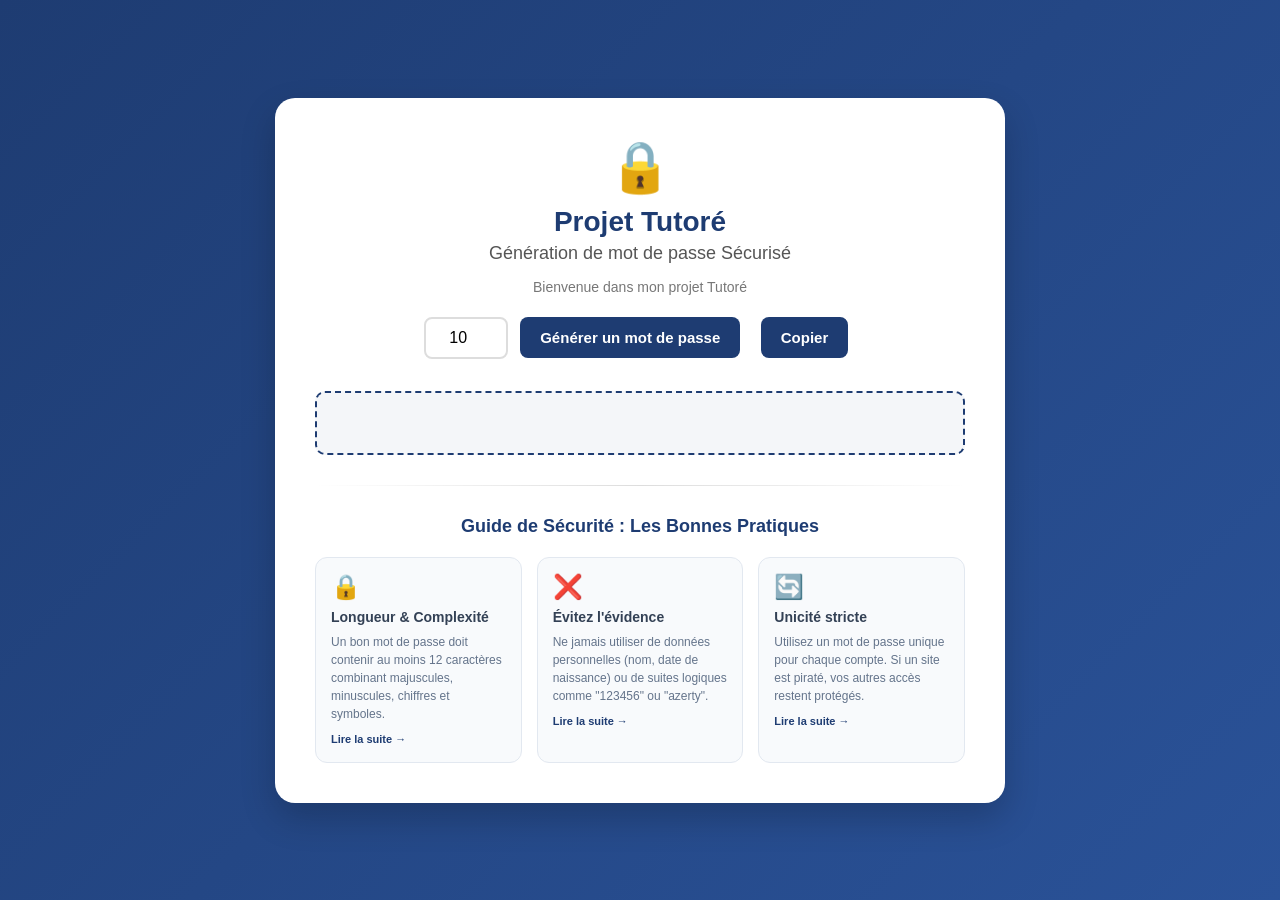
==== index.html @ c4ec80db "Add files via upload" ====
<!DOCTYPE html>
<html lang="fr">
<head>
    <meta charset="UTF-8">
    <title>Générateur de mot de passe</title>
    <link rel="stylesheet" href="style.css">
</head>
<body>

    <div class="container">
        <div class="logo-emoji">🔒</div>
        <h1>Projet Tutoré</h1>
        <h2>Génération de mot de passe Sécurisé</h2>
        <p>Bienvenue dans mon projet Tutoré</p>

        <input type="number" id="longueur" value="10" min="4" max="30">
        <button onclick="genererMotDePasse()">Générer un mot de passe</button>
        <button onclick="copierMotDePasse()">Copier</button>
        
        <p id="motdepasse"></p>

        <hr class="separateur">
        
        <h3 class="titre-section">Guide de Sécurité : Les Bonnes Pratiques</h3>
        
        <div class="regles-container">
            <a href="longueur.html" class="regle-card-link">
                <div class="regle-card">
                    <span class="regle-icone">🔒</span>
                    <h4>Longueur & Complexité</h4>
                    <p>Un bon mot de passe doit contenir au moins 12 caractères combinant majuscules, minuscules, chiffres et symboles.</p>
                    <span class="EnSavoirPlus">Lire la suite →</span>
                </div>
            </a>

            <a href="evidence.html" class="regle-card-link">
                <div class="regle-card">
                    <span class="regle-icone">❌</span>
                    <h4>Évitez l'évidence</h4>
                    <p>Ne jamais utiliser de données personnelles (nom, date de naissance) ou de suites logiques comme "123456" ou "azerty".</p>
                    <span class="EnSavoirPlus">Lire la suite →</span>
                </div>
            </a>

            <a href="unicite.html" class="regle-card-link">
                <div class="regle-card">
                    <span class="regle-icone">🔄</span>
                    <h4>Unicité stricte</h4>
                    <p>Utilisez un mot de passe unique pour chaque compte. Si un site est piraté, vos autres accès restent protégés.</p>
                    <span class="EnSavoirPlus">Lire la suite →</span>
                </div>
            </a>
        </div>

    </div> <script src="script.js"></script>
</body>
</html>
---- style.css ----
/* --- STYLE GLOBAL DE LA PAGE --- */
body {
    background: linear-gradient(135deg, #1e3c72 0%, #2a5298 100%); /* Applique un fond dégradé moderne allant du bleu foncé au bleu roi */
    font-family: 'Segoe UI', Tahoma, Geneva, Verdana, sans-serif; /* Configure une police d'écriture propre, moderne et sans empattements */
    display: flex; /* Active le mode de mise en page Flexbox */
    justify-content: center; /* Centre le contenu horizontalement sur l'écran */
    align-items: center; /* Centre le contenu verticalement sur l'écran */
    min-height: 100vh; /* Force la page à occuper au minimum 100% de la hauteur de l'écran du Chromebook */
    margin: 0; /* Enlève les marges par défaut du navigateur tout autour de la page */
    padding: 20px; /* Ajoute un espace interne de sécurité pour que le contenu ne colle pas aux bords */
    box-sizing: border-box; /* Force le calcul des tailles à inclure les bordures et les paddings pour éviter les bugs d'affichage */
}

/* --- LE CONTENEUR BLANC CENTRAL --- */
.container {
    background-color: white; /* Donne une couleur de fond blanche à la boîte centrale */
    padding: 40px; /* Espace interne de 40px tout autour du texte à l'intérieur de la boîte */
    border-radius: 20px; /* Arrondit généreusement les quatre angles de la boîte */
    box-shadow: 0 15px 35px rgba(0,0,0,0.2); /* Crée une ombre douce et réaliste sous la boîte pour donner un effet de relief */
    text-align: center; /* Force l'alignement de tous les textes enfants au centre par défaut */
    max-width: 650px; /* Limite la largeur maximale de la boîte pour qu'elle reste élégante sur grand écran */
    width: 100%; /* Permet à la boîte de s'étirer sur toute la largeur disponible sur les écrans plus petits */
}

.logo-emoji {
    font-size: 50px; /* Grossit l'émoji cadenas pour qu'il agisse comme un grand logo de 50 pixels */
    margin-bottom: 10px; /* Repousse le titre du projet vers le bas de 10 pixels */
}

h1 {
    color: #1e3c72; /* Coloration en bleu foncé du titre principal */
    margin: 0 0 5px 0; /* Enlève les marges du haut/côtés et applique 5px vers le bas */
    font-size: 28px; /* Taille fixe imposante de 28 pixels */
}

h2 {
    color: #555; /* Couleur gris foncé pour contraster discrètement avec le titre principal */
    margin: 0 0 15px 0;
    font-size: 18px;
    font-weight: 400; /* Allège l'épaisseur du texte pour un effet élégant et fin */
}

p {
    color: #777; /* Teinte gris clair pour les paragraphes informatifs secondaires */
    font-size: 14px;
}

/* --- AFFICHAGE DU MOT DE PASSE GÉNÉRÉ --- */
#motdepasse {
    font-family: 'Courier New', Courier, monospace; /* Police de type "code" où chaque lettre fait exactement la même largeur */
    font-size: 22px;
    font-weight: bold;
    color: #333;
    background-color: #f4f6f9; /* Fond de boîte gris très clair pour faire ressortir le texte */
    padding: 15px;
    border-radius: 10px;
    margin-top: 25px;
    border: 2px dashed #1e3c72; /* Crée une bordure bleue en pointillés de 2 pixels */
    min-height: 30px; /* Évite que la boîte ne s'écrase sur elle-même quand aucun mot de passe n'est encore généré */
    word-break: break-all; /* Force la coupure à la ligne si le mot de passe généré est extrêmement long */
}

/* --- DESIGN DES BOUTONS DE L'APPLICATION --- */
button {
    background-color: #1e3c72; /* Fond bleu foncé par défaut */
    color: white; /* Texte écrit en blanc */
    border: none; /* Supprime la bordure grise moche appliquée par défaut par les navigateurs */
    padding: 12px 20px; /* Structure la taille du bouton : 12px en haut/bas et 20px à gauche/droite */
    font-size: 15px;
    font-weight: bold;
    border-radius: 8px; /* Angles légèrement arrondis de 8 pixels */
    cursor: pointer; /* Transforme le pointeur de la souris en petite main cliquable au survol */
    margin: 8px; /* Espacement externe tout autour de chaque bouton pour éviter qu'ils se collent */
    transition: background 0.3s ease; /* Fluidifie le changement de couleur au survol sur une durée de 0.3 seconde */
}

button:hover {
    background-color: #2a5298; /* Éclaircit légèrement le bleu du bouton lorsque la souris passe dessus */
}

/* --- SÉLECTEUR DE LA CASE NUMÉRIQUE --- */
input[type="number"] {
    padding: 10px;
    width: 60px; /* Largeur étroite calibrée parfaitement pour insérer deux ou trois chiffres */
    font-size: 16px;
    border: 2px solid #ddd;
    border-radius: 8px;
    text-align: center; /* Centre le chiffre (ex: 10) au milieu exact de la case blanche */
}

/* --- STYLE DU SÉPARATEUR DE SECTION --- */
.separateur {
    border: none;
    height: 1px; /* Épaisseur ultra-fine d'un seul pixel */
    background: linear-gradient(to right, transparent, #ddd, transparent); /* Effet fondu très chic : invisible sur les bords, gris clair au milieu */
    margin: 30px 0; /* Crée un grand espace vide de 30px au-dessus et en dessous de la ligne */
}

.titre-section {
    color: #1e3c72;
    font-size: 18px;
    margin-bottom: 20px;
    font-weight: 600;
}

/* --- GRILLE CONTENANT LES CARTES --- */
.regles-container {
    display: flex; /* Aligne instantanément les enfants sur une seule ligne horizontale */
    gap: 15px; /* Crée un espace fixe vide de 15px entre chaque carte pour l'aération */
    justify-content: space-between; /* Distribue uniformément l'espace disponible entre les éléments */
    margin-top: 10px;
    text-align: left; /* Force les textes internes des cartes à s'écrire normalement de gauche à droite */
}

/* --- LIENS AUTOUR DES CARTES --- */
.regle-card-link {
    text-decoration: none; /* Désactive le soulignement bleu appliqué d'office par le navigateur sur les liens hypertextes */
    color: inherit; /* Force le lien à utiliser la couleur de texte normale définie en interne */
    flex: 1; /* Force chaque carte à occuper exactement la même largeur, équitablement */
    display: block; /* Transforme la balise <a> en conteneur de type bloc pour englober la structure */
}

/* --- STRUCTURE D'UNE CARTE --- */
.regle-card {
    background: #f8fafc; /* Fond blanc cassé très moderne */
    padding: 15px;
    border-radius: 12px;
    border: 1px solid #e2e8f0; /* fine bordure de délimitation gris clair */
    height: 100%; /* Force toutes les cartes à s'aligner sur la même hauteur maximale */
    box-sizing: border-box;
    transition: all 0.3s ease; /* Permet d'animer l'élévation et l'ombre en douceur */
}

/* --- ANIMATION AU SURVOL DE LA CARTE --- */
.regle-card:hover {
    transform: translateY(-5px); /* Décale la carte de 5 pixels vers le haut, donnant l'impression qu'elle flotte */
    box-shadow: 0 10px 20px rgba(0, 0, 0, 0.05); /* Accentue l'ombre sous la carte surélevée */
    border-color: #1e3c72; /* Modifie la couleur de la bordure en bleu foncé au survol */
}

.regle-icone {
    font-size: 24px;
    display: block; /* Force l'émoji à se comporter comme un bloc pour repousser le titre en dessous */
    margin-bottom: 8px;
}

.regle-card h4 {
    margin: 0 0 8px 0;
    color: #334155;
    font-size: 14px;
    font-weight: bold;
}

.regle-card p {
    margin: 0;
    color: #64748b;
    font-size: 12px;
    line-height: 1.5; /* Rend les paragraphes descriptifs compacts mais aérés à lire */
}

.EnSavoirPlus {
    display: inline-block;
    margin-top: 10px;
    font-size: 11px;
    color: #1e3c72;
    font-weight: bold;
    transition: color 0.2s;
}

/* Cible l'élément .EnSavoirPlus uniquement lorsque son parent .regle-card est survolé */
.regle-card:hover .EnSavoirPlus {
    color: #27ae60; /* Change la couleur du petit lien interne en vert de succès lors du survol */
}

/* --- RESPONSIVE DESIGN (POUR LES SMARTPHONES) --- */
@media (max-width: 600px) { /* S'active automatiquement si l'écran mesure moins de 600 pixels de large */
    .regles-container {
        flex-direction: column; /* Bascule l'alignement horizontal Flexbox en colonne verticale (les cartes s'empilent) */
    }
}
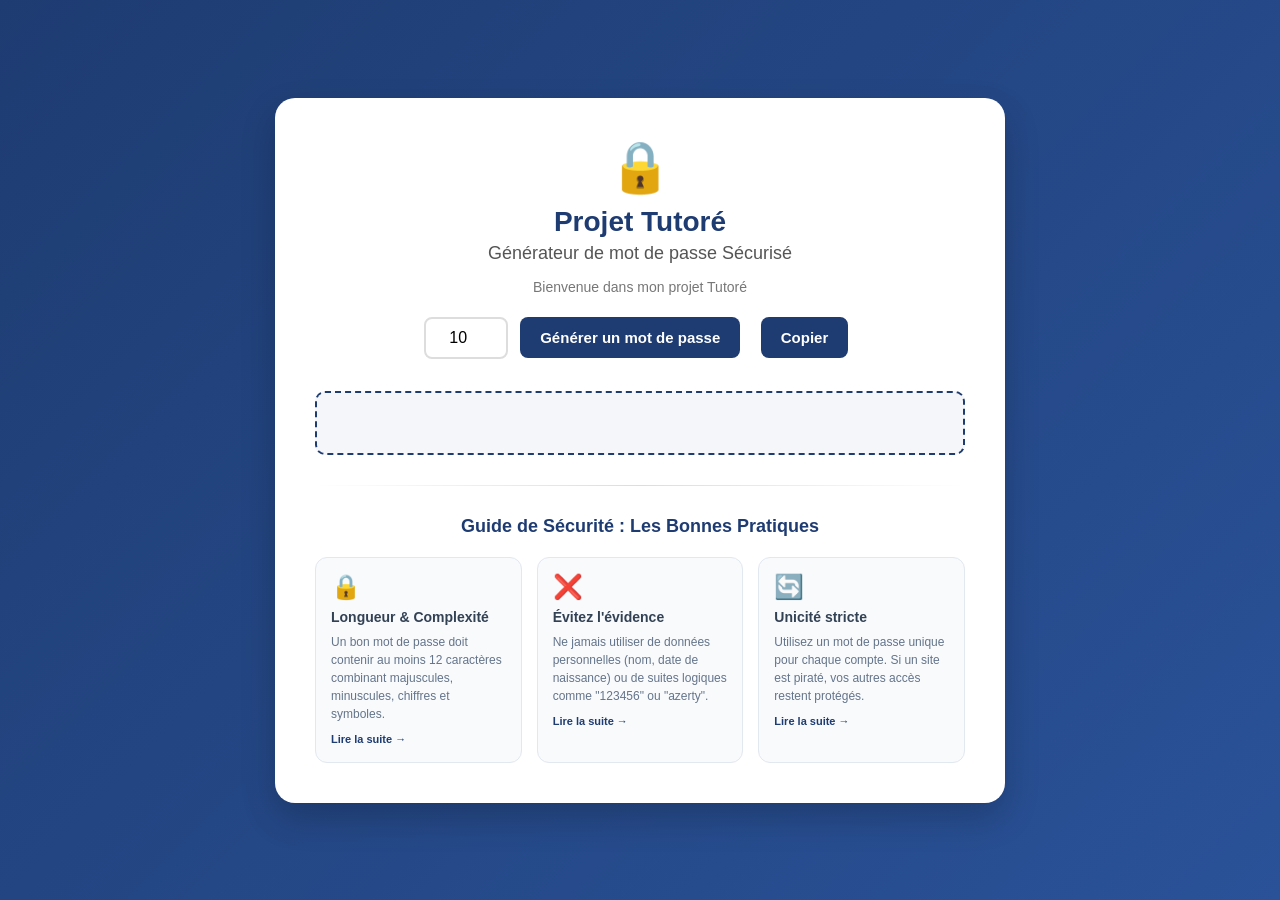
==== commit 0ea5e476: "Add files via upload" ====
--- a/index.html
+++ b/index.html
@@ -1,57 +1,30 @@
-<!DOCTYPE html>
-<html lang="fr">
-<head>
-    <meta charset="UTF-8">
-    <title>Générateur de mot de passe</title>
-    <link rel="stylesheet" href="style.css">
-</head>
-<body>
-
-    <div class="container">
-        <div class="logo-emoji">🔒</div>
-        <h1>Projet Tutoré</h1>
-        <h2>Génération de mot de passe Sécurisé</h2>
-        <p>Bienvenue dans mon projet Tutoré</p>
-
-        <input type="number" id="longueur" value="10" min="4" max="30">
+<!DOCTYPE html> <html lang="fr"> <head> <meta charset="UTF-8"> <title>Générateur de mot de passe</title> <link rel="stylesheet" href="style.css"> </head>
+<body> <div class="container"> <div class="logo-emoji">🔒</div> <h1>Projet Tutoré</h1> <h2>Générateur de mot de passe Sécurisé</h2> <p>Bienvenue dans mon projet Tutoré</p> <input type="number" id="longueur" value="10" min="4" max="30">
+        
         <button onclick="genererMotDePasse()">Générer un mot de passe</button>
         <button onclick="copierMotDePasse()">Copier</button>
         
         <p id="motdepasse"></p>
 
-        <hr class="separateur">
-        
-        <h3 class="titre-section">Guide de Sécurité : Les Bonnes Pratiques</h3>
-        
-        <div class="regles-container">
-            <a href="longueur.html" class="regle-card-link">
-                <div class="regle-card">
+        <hr class="separateur"> <h3 class="titre-section">Guide de Sécurité : Les Bonnes Pratiques</h3> <div class="regles-container"> 
+            
+            <a href="longueur.html" class="regle-card-link"> <div class="regle-card">
                     <span class="regle-icone">🔒</span>
                     <h4>Longueur & Complexité</h4>
                     <p>Un bon mot de passe doit contenir au moins 12 caractères combinant majuscules, minuscules, chiffres et symboles.</p>
                     <span class="EnSavoirPlus">Lire la suite →</span>
                 </div>
-            </a>
-
-            <a href="evidence.html" class="regle-card-link">
-                <div class="regle-card">
+            </a> <a href="evidence.html" class="regle-card-link"> <div class="regle-card">
                     <span class="regle-icone">❌</span>
                     <h4>Évitez l'évidence</h4>
                     <p>Ne jamais utiliser de données personnelles (nom, date de naissance) ou de suites logiques comme "123456" ou "azerty".</p>
                     <span class="EnSavoirPlus">Lire la suite →</span>
                 </div>
-            </a>
-
-            <a href="unicite.html" class="regle-card-link">
-                <div class="regle-card">
+            </a> <a href="unicite.html" class="regle-card-link"> <div class="regle-card">
                     <span class="regle-icone">🔄</span>
                     <h4>Unicité stricte</h4>
                     <p>Utilisez un mot de passe unique pour chaque compte. Si un site est piraté, vos autres accès restent protégés.</p>
                     <span class="EnSavoirPlus">Lire la suite →</span>
                 </div>
-            </a>
-        </div>
-
-    </div> <script src="script.js"></script>
-</body>
+            </a> </div> </div> <script src="script.js"></script> </body>
 </html>
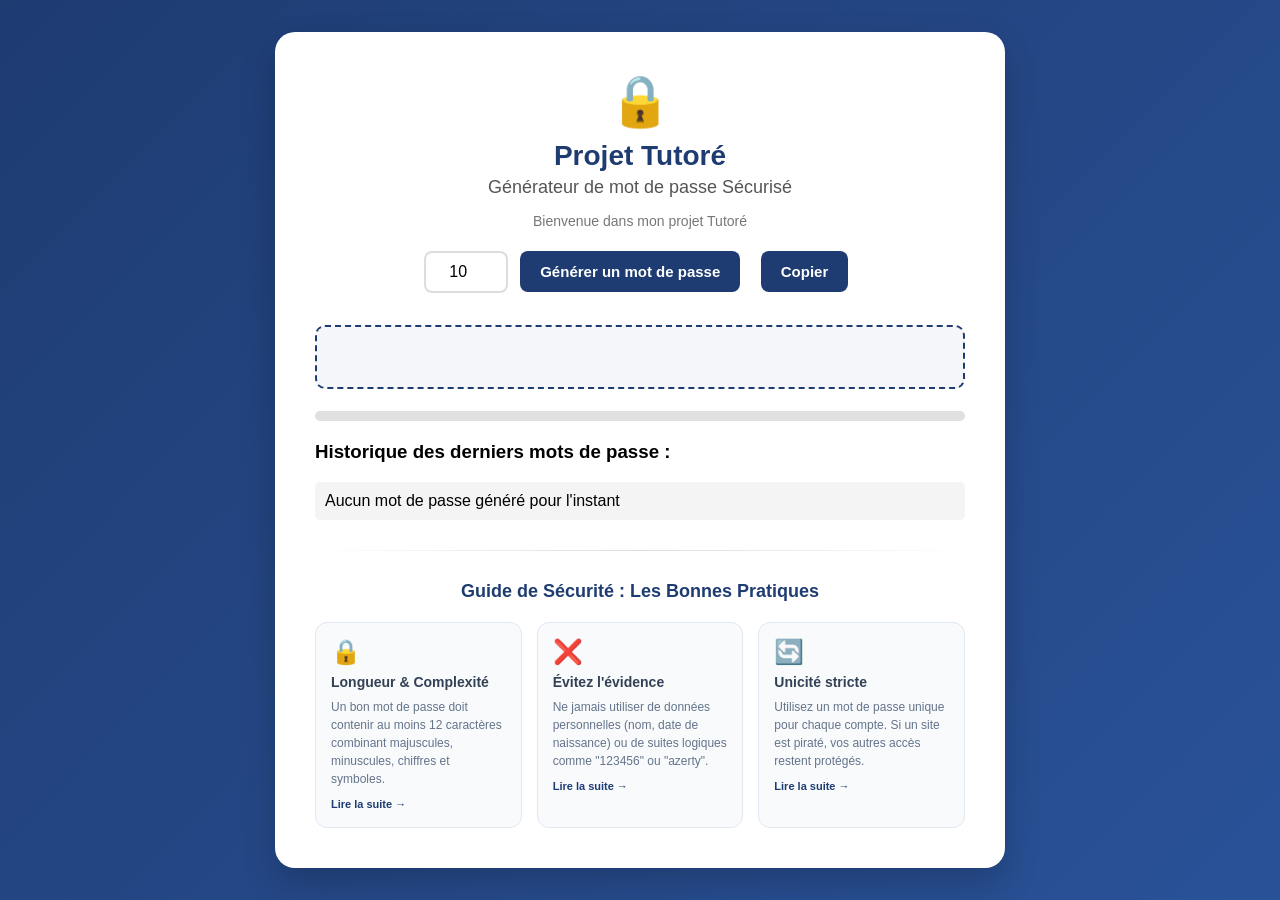
==== commit 28658b1b: "Add files via upload" ====
--- a/index.html
+++ b/index.html
@@ -5,7 +5,16 @@
         <button onclick="copierMotDePasse()">Copier</button>
         
         <p id="motdepasse"></p>
-
+        <p id="force-indicateur"></p>
+        <div id="barre-force-conteneur" style="width: 100%; background-color: #e0e0e0; height: 10px; border-radius: 5px; margin-top: 5px; overflow: hidden;">
+       <div id="barre-force" style="width: 0%; height: 100%; transition: width 0.3s ease, background-color: 0.3s ease;"></div>
+   </div>
+<div id="zone-historique" style="margin-top: 20px; text-align: left;">
+    <h3>Historique des derniers mots de passe :</h3>
+    <ul id="liste-historique" style="background: #f4f4f4; padding: 10px; border-radius: 5px; list-style-type: none;">
+        <li>Aucun mot de passe généré pour l'instant</li>
+    </ul>
+</div>
         <hr class="separateur"> <h3 class="titre-section">Guide de Sécurité : Les Bonnes Pratiques</h3> <div class="regles-container"> 
             
             <a href="longueur.html" class="regle-card-link"> <div class="regle-card">
